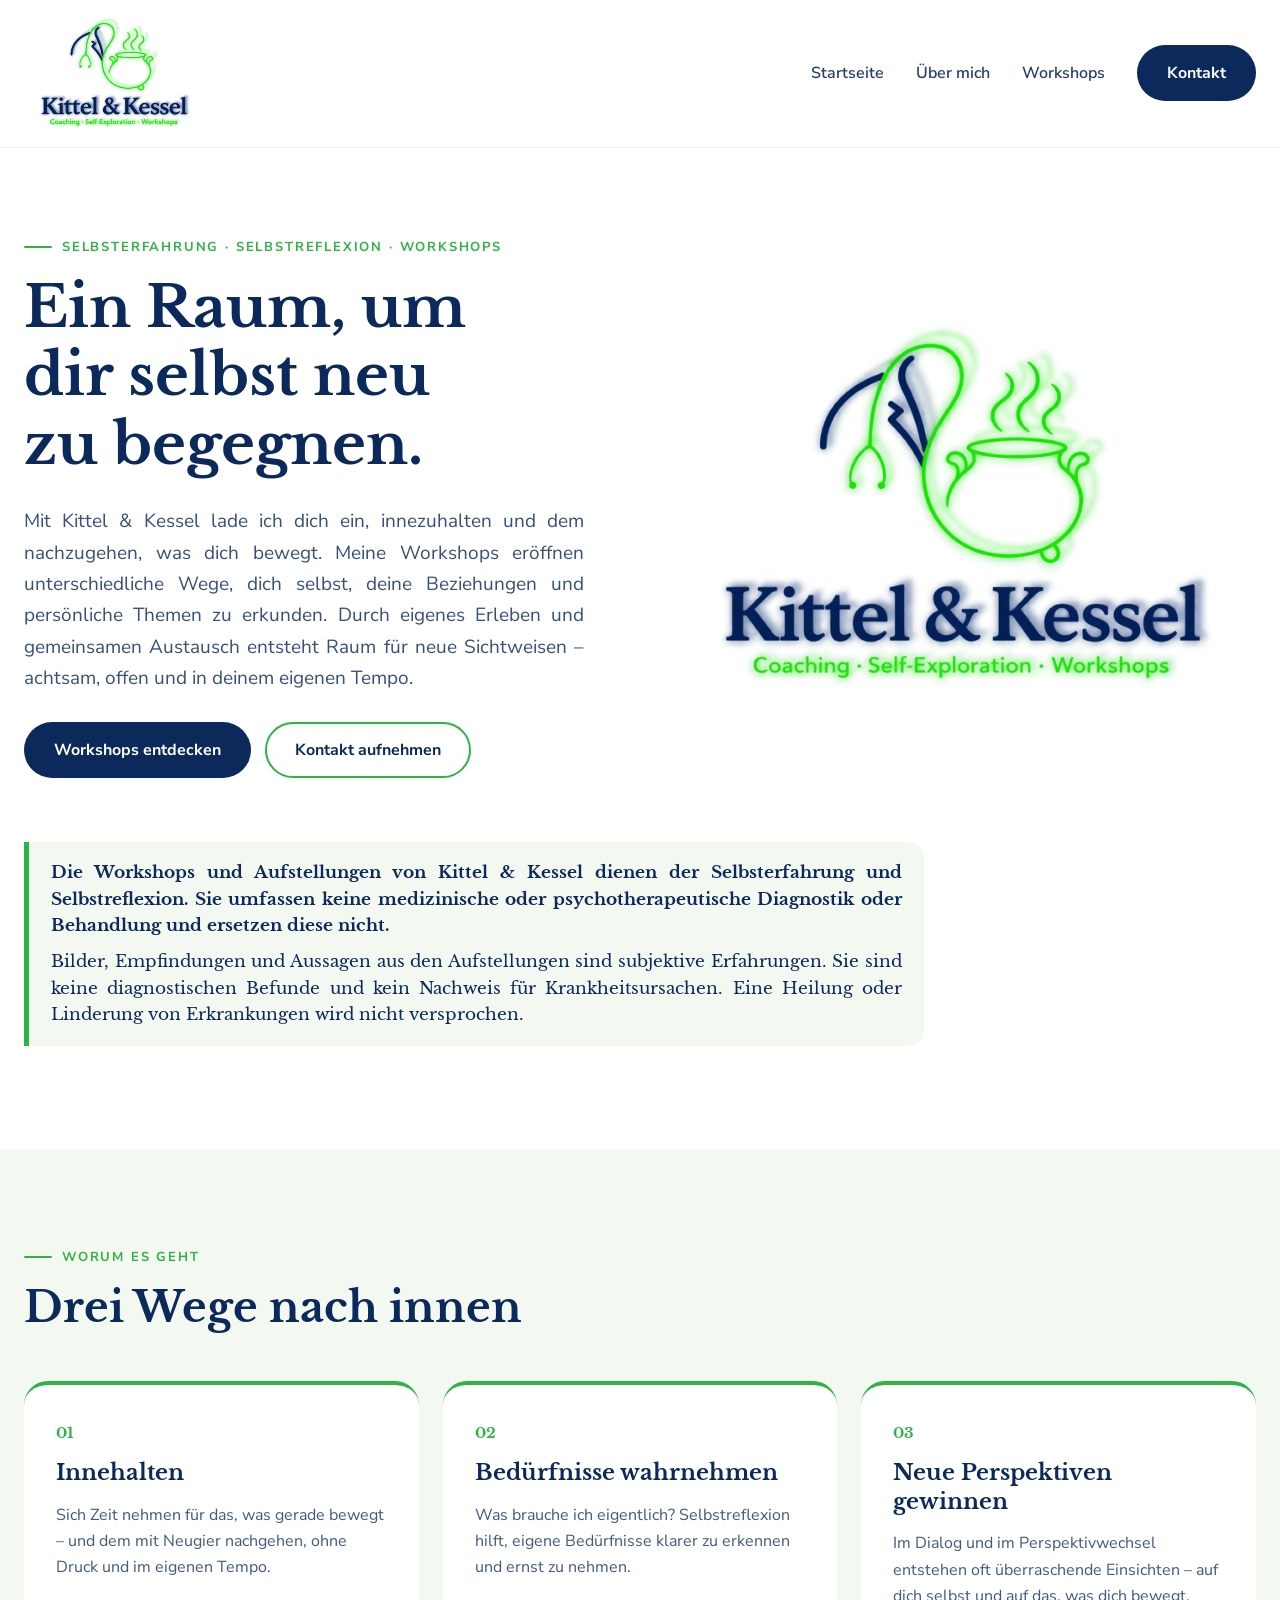
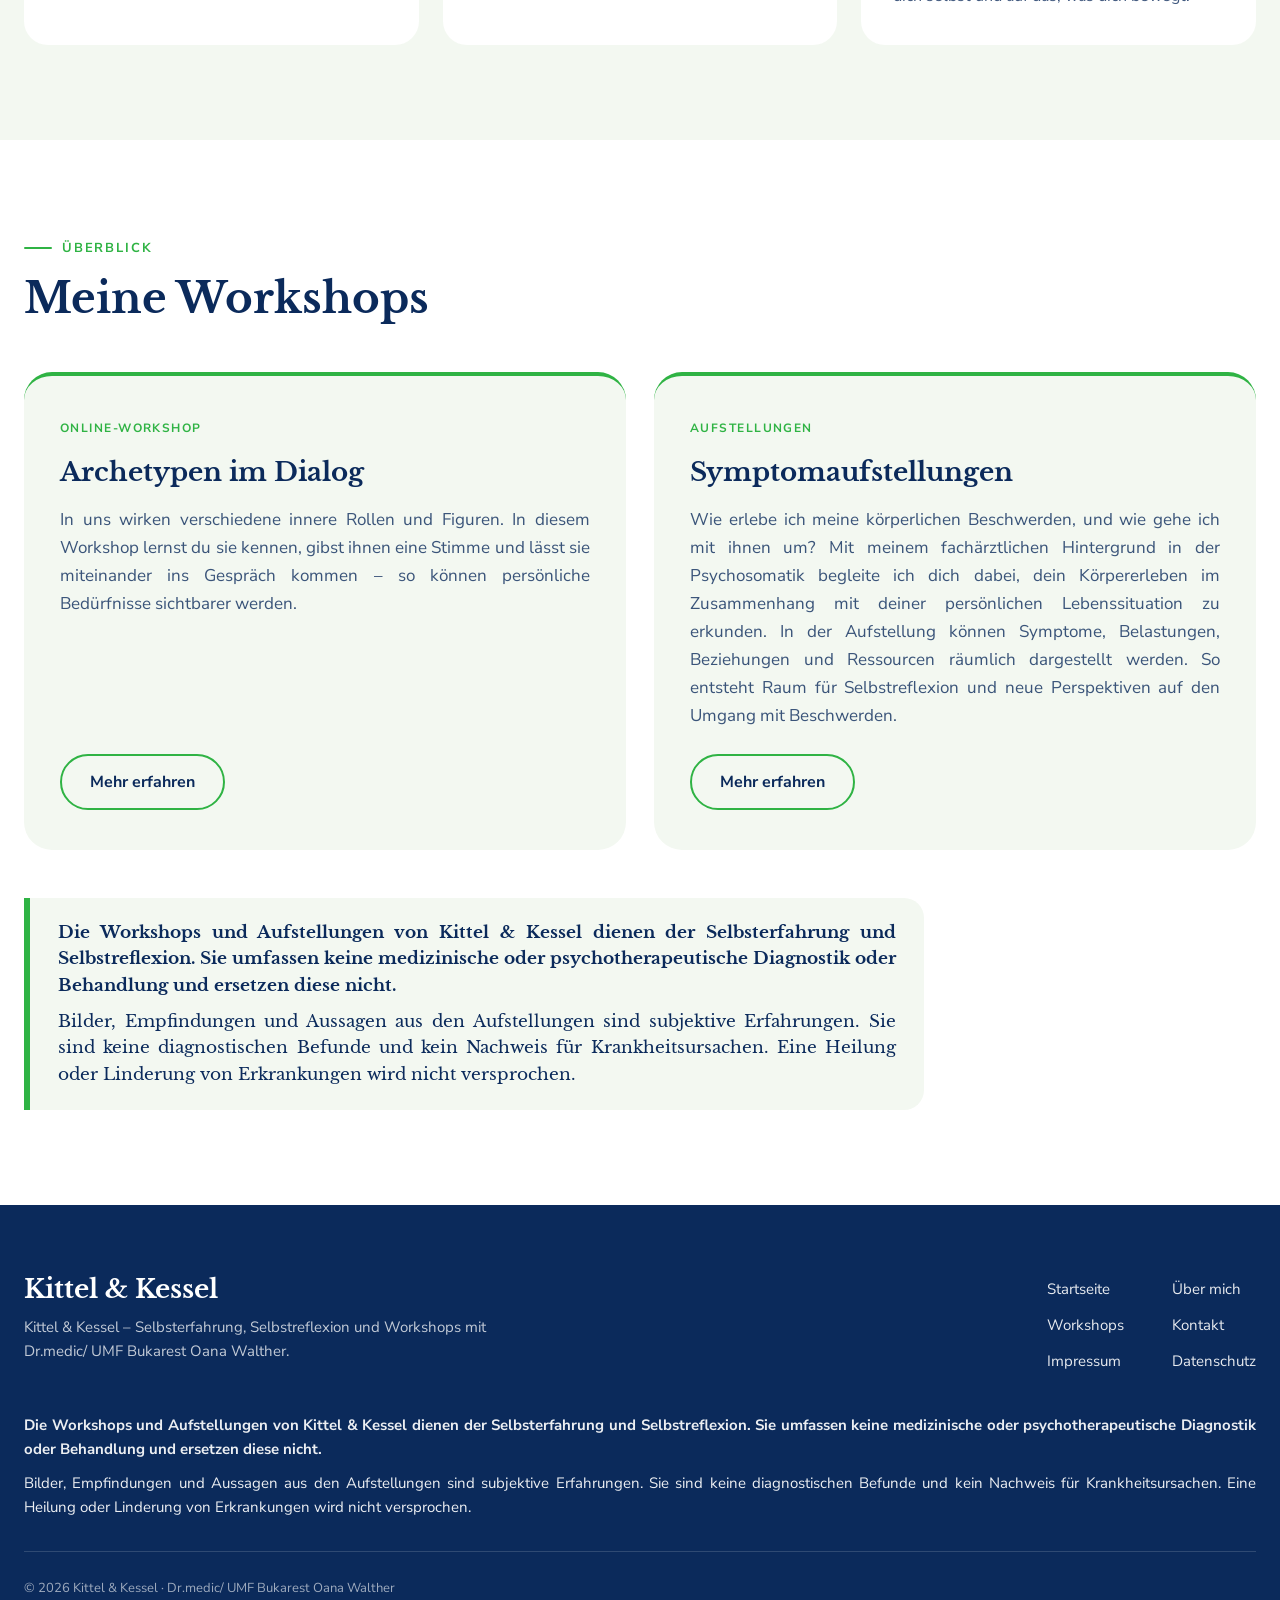
==== index.html @ eb4e6eb2 "Add Kittel & Kessel static website Hand-written HTML/CSS rebuild of the OnePage site with self-hoste" ====
<!doctype html>
<html lang="de">
<head>
  <meta charset="utf-8">
  <meta name="viewport" content="width=device-width, initial-scale=1">
  <title>Home page</title>
  <meta property="og:type" content="website">
  <meta property="og:title" content="Home page">
  <link rel="icon" type="image/png" sizes="16x16" href="images/favicon-16.png">
  <link rel="icon" type="image/png" sizes="32x32" href="images/favicon-32.png">
  <link rel="preload" href="fonts/libre-baskerville-700.woff2" as="font" type="font/woff2" crossorigin>
  <link rel="preload" href="fonts/nunito-sans-regular.woff2" as="font" type="font/woff2" crossorigin>
  <link rel="stylesheet" href="css/styles.css">
  <script>document.documentElement.classList.add('js')</script>
  <script src="js/main.js" defer></script>
</head>
<body>
  <a href="#main-content" class="skip-link">Zum Inhalt springen</a>

  <header class="section site-header scheme-light">
    <div class="site-header__inner">
      <a href="index.html" class="site-header__brand" aria-label="Kittel &amp; Kessel – Startseite">
        <img class="site-header__logo" src="images/logo-sm.png"
             srcset="images/logo-sm.png 350w, images/logo-sm2x.png 700w, images/logo-md.png 500w"
             sizes="180px" alt="Kittel &amp; Kessel Logo" width="180" height="120">
      </a>
      <button class="burger" aria-label="Menü" aria-expanded="false"><span></span><span></span><span></span></button>
      <nav class="site-nav">
        <a href="index.html" class="site-nav__link">Startseite</a>
        <a href="ueber-mich.html" class="site-nav__link">Über mich</a>
        <a href="workshops.html" class="site-nav__link">Workshops</a>
        <a href="kontakt.html" class="btn btn--solid">Kontakt</a>
      </nav>
    </div>
  </header>

  <main id="main-content">
    <!-- Hero -->
    <section class="section hero scheme-light">
      <div class="hero__inner">
        <div class="hero__copy">
          <div class="heading reveal">
            <span class="eyebrow">Selbsterfahrung · Selbstreflexion · Workshops</span>
            <h1 class="title title--l1">Ein Raum, um dir selbst neu zu begegnen.</h1>
          </div>
          <p class="hero__lead reveal" style="--delay:.1s">Mit Kittel &amp; Kessel lade ich dich ein, innezuhalten und dem nachzugehen, was dich bewegt. Meine Workshops eröffnen unterschiedliche Wege, dich selbst, deine Beziehungen und persönliche Themen zu erkunden. Durch eigenes Erleben und gemeinsamen Austausch entsteht Raum für neue Sichtweisen – achtsam, offen und in deinem eigenen Tempo.</p>
          <div class="hero__actions reveal" style="--delay:.2s">
            <a href="#meine-workshops" class="btn btn--solid">Workshops entdecken</a>
            <a href="kontakt.html" class="btn btn--outline">Kontakt aufnehmen</a>
          </div>
        </div>
        <div class="hero__visual reveal reveal--scale" style="--delay:.15s">
          <div class="hero__panel">
            <img class="hero__logo" src="images/logo-md2x.png"
                 srcset="images/logo-sm.png 350w, images/logo-md.png 500w, images/logo-sm2x.png 700w, images/logo-md2x.png 1000w, images/logo-lg.png 1280w, images/logo-xlg.png 1920w"
                 sizes="(max-width: 900px) 440px, 620px" alt="Kittel &amp; Kessel Logo" width="1280" height="853">
          </div>
        </div>
        <div class="disclaimer hero__note reveal" lang="de" style="--delay:.3s">
          <p>Die Workshops und Aufstellungen von Kittel &amp; Kessel dienen der Selbsterfahrung und Selbstreflexion. Sie umfassen keine medizinische oder psychotherapeutische Diagnostik oder Behandlung und ersetzen diese nicht.</p>
          <p>Bilder, Empfindungen und Aussagen aus den Aufstellungen sind subjektive Erfahrungen. Sie sind keine diagnostischen Befunde und kein Nachweis für Krankheitsursachen. Eine Heilung oder Linderung von Erkrankungen wird nicht versprochen.</p>
        </div>
      </div>
    </section>

    <!-- Worum es geht -->
    <section class="section ways scheme-green">
      <div class="ways__inner">
        <div class="heading">
          <span class="eyebrow">Worum es geht</span>
          <h2 class="title title--l2">Drei Wege nach innen</h2>
        </div>
        <div class="ways__grid">
          <div class="reveal">
            <div class="way-card">
              <span class="way-card__num">01</span>
              <h3 class="way-card__title">Innehalten</h3>
              <p class="way-card__text">Sich Zeit nehmen für das, was gerade bewegt – und dem mit Neugier nachgehen, ohne Druck und im eigenen Tempo.</p>
            </div>
          </div>
          <div class="reveal" style="--delay:.1s">
            <div class="way-card">
              <span class="way-card__num">02</span>
              <h3 class="way-card__title">Bedürfnisse wahrnehmen</h3>
              <p class="way-card__text">Was brauche ich eigentlich? Selbstreflexion hilft, eigene Bedürfnisse klarer zu erkennen und ernst zu nehmen.</p>
            </div>
          </div>
          <div class="reveal" style="--delay:.2s">
            <div class="way-card">
              <span class="way-card__num">03</span>
              <h3 class="way-card__title">Neue Perspektiven gewinnen</h3>
              <p class="way-card__text">Im Dialog und im Perspektivwechsel entstehen oft überraschende Einsichten – auf dich selbst und auf das, was dich bewegt.</p>
            </div>
          </div>
        </div>
      </div>
    </section>

    <!-- Meine Workshops -->
    <section id="meine-workshops" class="section workshops scheme-light">
      <div class="workshops__inner">
        <div class="heading">
          <span class="eyebrow">Überblick</span>
          <h2 class="title title--l2">Meine Workshops</h2>
        </div>
        <div class="workshops__grid">
          <div class="workshops__cell reveal">
            <div class="workshop-card">
              <span class="workshop-card__tag">Online-Workshop</span>
              <h3 class="workshop-card__title">Archetypen im Dialog</h3>
              <p class="workshop-card__text" lang="de">In uns wirken verschiedene innere Rollen und Figuren. In diesem Workshop lernst du sie kennen, gibst ihnen eine Stimme und lässt sie miteinander ins Gespräch kommen – so können persönliche Bedürfnisse sichtbarer werden.</p>
              <div class="workshop-card__btn"><a href="workshops.html#archetypen" class="btn btn--outline">Mehr erfahren</a></div>
            </div>
          </div>
          <div class="workshops__cell reveal" style="--delay:.1s">
            <div class="workshop-card">
              <span class="workshop-card__tag">Aufstellungen</span>
              <h3 class="workshop-card__title">Symptomaufstellungen</h3>
              <p class="workshop-card__text" lang="de">Wie erlebe ich meine körperlichen Beschwerden, und wie gehe ich mit ihnen um? Mit meinem fachärztlichen Hintergrund in der Psychosomatik begleite ich dich dabei, dein Körpererleben im Zusammenhang mit deiner persönlichen Lebenssituation zu erkunden. In der Aufstellung können Symptome, Belastungen, Beziehungen und Ressourcen räumlich dargestellt werden. So entsteht Raum für Selbstreflexion und neue Perspektiven auf den Umgang mit Beschwerden.</p>
              <div class="workshop-card__btn"><a href="workshops.html#symptomaufstellungen" class="btn btn--outline">Mehr erfahren</a></div>
            </div>
          </div>
        </div>
        <div class="disclaimer workshops__note" lang="de">
          <p>Die Workshops und Aufstellungen von Kittel &amp; Kessel dienen der Selbsterfahrung und Selbstreflexion. Sie umfassen keine medizinische oder psychotherapeutische Diagnostik oder Behandlung und ersetzen diese nicht.</p>
          <p>Bilder, Empfindungen und Aussagen aus den Aufstellungen sind subjektive Erfahrungen. Sie sind keine diagnostischen Befunde und kein Nachweis für Krankheitsursachen. Eine Heilung oder Linderung von Erkrankungen wird nicht versprochen.</p>
        </div>
      </div>
    </section>
  </main>

  <footer class="section site-footer scheme-dark">
    <div class="site-footer__inner">
      <div class="site-footer__brand">
        <span class="site-footer__name">Kittel &amp; Kessel</span>
        <p class="site-footer__tag">Kittel &amp; Kessel – Selbsterfahrung, Selbstreflexion und Workshops mit <span class="nowrap">Dr.medic/ UMF Bukarest Oana Walther</span>.</p>
      </div>
      <nav class="site-footer__nav">
        <a href="index.html" class="site-footer__link">Startseite</a>
        <a href="ueber-mich.html" class="site-footer__link">Über mich</a>
        <a href="workshops.html" class="site-footer__link">Workshops</a>
        <a href="kontakt.html" class="site-footer__link">Kontakt</a>
        <a href="impressum.html" class="site-footer__link">Impressum</a>
        <a href="datenschutz.html" class="site-footer__link">Datenschutz</a>
      </nav>
    </div>
    <div class="site-footer__hint" lang="de">
      <p>Die Workshops und Aufstellungen von Kittel &amp; Kessel dienen der Selbsterfahrung und Selbstreflexion. Sie umfassen keine medizinische oder psychotherapeutische Diagnostik oder Behandlung und ersetzen diese nicht.</p>
      <p>Bilder, Empfindungen und Aussagen aus den Aufstellungen sind subjektive Erfahrungen. Sie sind keine diagnostischen Befunde und kein Nachweis für Krankheitsursachen. Eine Heilung oder Linderung von Erkrankungen wird nicht versprochen.</p>
    </div>
    <div class="site-footer__bottom">© 2026 Kittel &amp; Kessel · Dr.medic/ UMF Bukarest Oana Walther</div>
  </footer>
</body>
</html>
---- css/styles.css ----
/* =========================================================
   Kittel & Kessel – hand-written stylesheet
   Values mirror the original OnePage build 1:1.
   ========================================================= */

/* ---------- Fonts ---------- */
@font-face {
  font-family: 'Libre Baskerville';
  font-style: normal;
  font-weight: 400;
  font-display: swap;
  src: url('../fonts/libre-baskerville-regular.woff2') format('woff2'),
       url('../fonts/libre-baskerville-regular.woff') format('woff');
}
@font-face {
  font-family: 'Libre Baskerville';
  font-style: normal;
  font-weight: 700;
  font-display: swap;
  src: url('../fonts/libre-baskerville-700.woff2') format('woff2'),
       url('../fonts/libre-baskerville-700.woff') format('woff');
}
@font-face {
  font-family: 'Nunito Sans';
  font-style: normal;
  font-weight: 400;
  font-display: swap;
  src: url('../fonts/nunito-sans-regular.woff2') format('woff2'),
       url('../fonts/nunito-sans-regular.woff') format('woff');
}
@font-face {
  font-family: 'Nunito Sans';
  font-style: normal;
  font-weight: 600;
  font-display: swap;
  src: url('../fonts/nunito-sans-600.woff2') format('woff2'),
       url('../fonts/nunito-sans-600.woff') format('woff');
}
@font-face {
  font-family: 'Nunito Sans';
  font-style: normal;
  font-weight: 700;
  font-display: swap;
  src: url('../fonts/nunito-sans-700.woff2') format('woff2'),
       url('../fonts/nunito-sans-700.woff') format('woff');
}

/* ---------- Design tokens ---------- */
:root {
  --white: #FFFFFF;
  --light: #F3F8F1;        /* pale green background */
  --navy: #0B2A5B;         /* primary / text */
  --navy-hover: #001D4C;   /* button hover */
  --green: #2FB344;        /* accent */

  --font-head: 'Libre Baskerville', Georgia, serif;
  --font-text: 'Nunito Sans', -apple-system, 'Segoe UI', sans-serif;

  --container: 1250px;
}

/* Colour schemes. Components use rgba(var(--text), alpha),
   exactly like the original, so text opacities match. */
.scheme-light { --text: 11, 42, 91;   --bg: 255, 255, 255; }
.scheme-green { --text: 11, 42, 91;   --bg: 243, 248, 241; }
.scheme-dark  { --text: 255, 255, 255; --bg: 11, 42, 91; }
.scheme-light, .scheme-green, .scheme-dark {
  color: rgb(var(--text));
  background: rgb(var(--bg));
}

/* ---------- Base ---------- */
*, *::before, *::after { box-sizing: border-box; }
html { -webkit-text-size-adjust: 100%; }
body {
  margin: 0;
  overflow-x: hidden;
  font-family: var(--font-text);
  font-size: 14px;
  line-height: 24px;
  -webkit-font-smoothing: antialiased;
  -moz-osx-font-smoothing: grayscale;
}
img { max-width: none; }
.section { position: relative; width: 100%; margin-top: -1px; }

.skip-link {
  position: fixed;
  top: -100%;
  left: 16px;
  z-index: 999999;
  padding: 8px 16px;
  background: #000;
  color: #fff;
  font-family: -apple-system, BlinkMacSystemFont, 'Segoe UI', 'Noto Sans', Helvetica, Arial, sans-serif;
  font-size: 14px;
  font-weight: 600;
  text-decoration: none;
  border-radius: 0 0 4px 4px;
  outline: 2px solid #fff;
  outline-offset: 2px;
  transition: top .1s ease;
}
.skip-link:focus-visible { top: 8px; }

/* ---------- Section heading (eyebrow + title) ---------- */
.heading { display: flex; flex-direction: column; gap: 14px; }
.eyebrow {
  display: inline-flex;
  align-items: center;
  gap: 10px;
  font-family: var(--font-text);
  font-weight: 700;
  font-size: 13px;
  letter-spacing: 0.14em;
  text-transform: uppercase;
  color: var(--green);
}
.eyebrow::before {
  content: "";
  width: 28px;
  height: 2px;
  background: var(--green);
  border-radius: 2px;
}
.title {
  margin: 0;
  font-family: var(--font-head);
  font-weight: 700;
  letter-spacing: 0;
  color: rgb(var(--text));
  line-height: 1.18;
  text-wrap: balance;
}
.title--l1 { font-size: clamp(36px, 5vw, 58px); }
.title--l2 { font-size: clamp(28px, 3.6vw, 42px); }

/* ---------- Buttons ---------- */
.btn {
  display: inline-flex;
  align-items: center;
  justify-content: center;
  gap: 8px;
  padding: 14px 28px;
  border-radius: 999px;
  font-family: var(--font-text);
  font-weight: 700;
  font-size: 16px;
  letter-spacing: 0;
  text-decoration: none;
  border: 2px solid transparent;
  cursor: pointer;
  transition: transform .2s ease, background-color .2s ease, color .2s ease;
}
.btn:hover { transform: translateY(-2px); }
.btn:disabled { opacity: .6; cursor: default; transform: none; }
.btn--solid { background: var(--navy); color: #fff; }
.btn--solid:hover { background: var(--navy-hover); color: #fff; }
.btn--outline { background: transparent; color: var(--navy); border-color: var(--green); }
.btn--outline:hover { background: var(--light); }

/* ---------- Header ---------- */
.site-header {
  padding: 14px 24px;
  border-bottom: 1px solid rgba(var(--text), 0.08);
  position: relative;
  z-index: 10;
}
.site-header__inner {
  max-width: var(--container);
  margin: 0 auto;
  display: flex;
  align-items: center;
  justify-content: space-between;
  gap: 24px;
}
.site-header__brand { display: block; height: 120px; }
.site-header__logo { height: 100%; width: auto; display: block; object-fit: contain; }
.site-nav { display: flex; align-items: center; gap: 32px; }
.site-nav__link {
  color: rgba(var(--text), 0.9);
  text-decoration: none;
  font-family: var(--font-text);
  font-weight: 600;
  font-size: 16px;
  position: relative;
  padding: 4px 0;
}
.site-nav__link::after {
  content: "";
  position: absolute;
  left: 0;
  right: 100%;
  bottom: 0;
  height: 2px;
  background: var(--green);
  transition: right .25s ease;
}
.site-nav__link:hover::after { right: 0; }
.burger {
  display: none;
  background: none;
  border: 0;
  cursor: pointer;
  padding: 8px;
  flex-direction: column;
  gap: 5px;
}
.burger span { display: block; width: 24px; height: 2px; background: rgb(var(--text)); }

@media (max-width: 860px) {
  .site-header__brand { max-height: 110px; }
  .burger { display: flex; }
  .site-nav {
    display: none;
    position: absolute;
    top: 100%;
    left: 0;
    right: 0;
    flex-direction: column;
    align-items: flex-start;
    gap: 18px;
    padding: 24px;
    background: var(--white);
    border-bottom: 1px solid #0B2A5B14;
  }
  .site-nav.is-open { display: flex; }
}

/* ---------- Disclaimer boxes (hero + workshops) ---------- */
.disclaimer {
  background: var(--light);
  font-family: var(--font-head);
  font-weight: 700;
  color: var(--navy);
  font-size: 17px;
  line-height: 1.55;
  max-width: 900px;
  text-align: left;
}
.disclaimer p {
  margin: 0 0 10px;
  text-align: justify;
  hyphens: auto;
  -webkit-hyphens: auto;
}
.disclaimer p:last-child { margin: 0; font-weight: 400; }

/* ---------- Home: hero ---------- */
.hero { padding: 88px 24px 104px; overflow: hidden; }
.hero__inner {
  max-width: var(--container);
  margin: 0 auto;
  display: grid;
  grid-template-columns: 1fr 1fr;
  gap: 56px;
  align-items: center;
  width: 100%;
}
.hero__copy { display: flex; flex-direction: column; gap: 28px; }
.hero__lead {
  margin: 0;
  font-family: var(--font-text);
  font-size: 19px;
  line-height: 1.65;
  color: rgba(var(--text), 0.82);
  max-width: 560px;
  text-align: justify;
  text-justify: inter-word;
  hyphens: auto;
  -webkit-hyphens: auto;
}
.hero__actions { display: flex; flex-wrap: wrap; gap: 14px; }
.hero__visual { display: flex; justify-content: center; }
.hero__panel {
  position: relative;
  width: 100%;
  max-width: 620px;
  display: flex;
  align-items: center;
  justify-content: center;
}
.hero__logo { position: relative; width: 100%; height: auto; max-height: 100%; object-fit: contain; }
.hero__note {
  margin: 8px 0 0;
  padding: 18px 22px;
  border-radius: 0 16px 16px 0;
  border-left: 5px solid var(--green);
  grid-column: 1 / -1;
  justify-self: start;
}

@media (max-width: 900px) {
  .hero { padding: 56px 20px 72px; }
  .hero__inner { grid-template-columns: 1fr; gap: 48px; }
  .hero__visual { order: -1; }
  .hero__panel { max-width: 440px; }
}

/* ---------- Home: "Drei Wege nach innen" ---------- */
.ways { padding: 96px 24px; }
.ways__inner {
  max-width: var(--container);
  margin: 0 auto;
  display: flex;
  flex-direction: column;
  gap: 48px;
  width: 100%;
}
.ways__grid { display: grid; grid-template-columns: repeat(3, 1fr); gap: 24px; }
.way-card {
  height: 100%;
  padding: 36px 32px;
  border-radius: 24px;
  display: flex;
  flex-direction: column;
  gap: 14px;
  background: var(--white);
  color: var(--navy);
  border-top: 4px solid var(--green);
}
.way-card__num { font-family: var(--font-head); font-size: 15px; color: var(--green); font-weight: 700; }
.way-card__title {
  margin: 0;
  font-family: var(--font-head);
  font-size: 22px;
  line-height: 1.3;
  color: rgb(var(--text));
}
.way-card__text {
  margin: 0;
  font-family: var(--font-text);
  font-size: 16px;
  line-height: 1.65;
  color: rgba(var(--text), 0.78);
}

@media (max-width: 900px) {
  .ways { padding: 64px 20px; }
  .ways__grid { grid-template-columns: 1fr; }
}

/* ---------- Home: "Meine Workshops" ---------- */
.workshops { padding: 96px 24px; scroll-margin-top: 24px; }
.workshops__inner {
  max-width: var(--container);
  margin: 0 auto;
  width: 100%;
  display: flex;
  flex-direction: column;
  gap: 48px;
}
.workshops__grid {
  display: grid;
  grid-template-columns: repeat(2, minmax(0, 1fr));
  grid-auto-rows: auto;
  column-gap: 28px;
  row-gap: 0;
  align-items: stretch;
}
/* subgrid keeps tag / title / text / button aligned across both cards */
.workshops__cell { display: grid; grid-row: span 4; grid-template-rows: subgrid; }
.workshop-card {
  grid-row: span 4;
  display: grid;
  grid-template-rows: subgrid;
  row-gap: 16px;
  height: 100%;
  padding: 40px 36px;
  border-radius: 28px;
  background: var(--light);
  color: var(--navy);
  border-top: 4px solid var(--green);
}
.workshop-card__tag {
  min-height: 1em;
  font-family: var(--font-text);
  font-size: 12px;
  letter-spacing: .12em;
  text-transform: uppercase;
  font-weight: 700;
  color: var(--green);
}
.workshop-card__title {
  margin: 0;
  font-family: var(--font-head);
  font-size: 26px;
  line-height: 1.3;
  color: rgb(var(--text));
}
.workshop-card__text {
  margin: 0;
  align-self: start;
  font-family: var(--font-text);
  font-size: 17px;
  line-height: 1.65;
  color: rgba(var(--text), 0.8);
  text-align: justify;
  text-justify: inter-word;
  hyphens: auto;
  -webkit-hyphens: auto;
  hyphenate-limit-chars: 6 3 3;
  overflow-wrap: break-word;
}
.workshop-card__btn { margin-top: 8px; align-self: end; }
.workshops__note {
  margin: 0;
  padding: 22px 28px;
  border-left: 6px solid var(--green);
  border-radius: 0 20px 20px 0;
}

@media (max-width: 900px) {
  .workshops { padding: 64px 20px; }
  .workshops__grid { grid-template-columns: minmax(0, 1fr); row-gap: 24px; }
  .workshops__cell { grid-row: auto; display: block; }
  .workshop-card { grid-row: auto; display: flex; flex-direction: column; }
  .workshop-card__text { flex: 1; }
}

/* ---------- Über mich ---------- */
.about { padding: 96px 24px; }
.about__inner {
  max-width: var(--container);
  margin: 0 auto;
  width: 100%;
  display: grid;
  grid-template-columns: 0.9fr 1.1fr;
  gap: 64px;
  align-items: start;
}
.about__head { display: flex; flex-direction: column; gap: 32px; }
.about__titles { display: flex; flex-direction: column; gap: 14px; }
.about__titles h1 { font-size: clamp(26px, 3.1vw, 42px); line-height: 1.2; overflow-wrap: normal; }
.about__sub {
  margin: 0;
  font-family: var(--font-head);
  font-size: 20px;
  line-height: 1.4;
  color: rgba(var(--text), 0.8);
}
.about__logo-wrap { max-width: 380px; }
.about__logo { width: 100%; height: auto; display: block; object-fit: contain; }
.about__body {
  display: flex;
  flex-direction: column;
  gap: 22px;
  padding-top: 6px;
  padding-left: 32px;
  border-left: 2px solid #2FB34440;
}
.about__text {
  margin: 0;
  font-family: var(--font-text);
  font-size: 18px;
  line-height: 1.75;
  color: rgba(var(--text), 0.86);
  text-align: justify;
  text-justify: inter-word;
  hyphens: auto;
  -webkit-hyphens: auto;
}

@media (max-width: 900px) {
  .about { padding: 64px 20px; }
  .about__inner { grid-template-columns: 1fr; gap: 28px; }
  .about__body { padding-left: 20px; }
}

/* ---------- Kontakt ---------- */
.contact { padding: 88px 24px 96px; }
.contact__inner {
  max-width: var(--container);
  margin: 0 auto;
  width: 100%;
  display: grid;
  grid-template-columns: 0.9fr 1.1fr;
  gap: 64px;
  align-items: start;
}
.contact__intro { display: flex; flex-direction: column; gap: 22px; }
.contact__title {
  margin: 0;
  font-family: var(--font-head);
  font-weight: 700;
  line-height: 1.2;
  font-size: clamp(36px, 5vw, 56px);
  color: rgb(var(--text));
}
.bar { display: block; width: 72px; height: 4px; border-radius: 2px; background: var(--green); }
.contact__text {
  margin: 0;
  font-family: var(--font-text);
  font-size: 19px;
  line-height: 1.7;
  color: rgba(var(--text), 0.88);
}
.contact__address {
  display: flex;
  flex-direction: column;
  gap: 2px;
  font-style: normal;
  font-family: var(--font-text);
  font-size: 18px;
  line-height: 1.6;
  color: rgba(var(--text), 0.88);
}
.contact__address strong { font-weight: 700; color: rgb(var(--text)); }
.contact__list {
  list-style: none;
  margin: 0;
  padding: 0;
  display: flex;
  flex-direction: column;
  gap: 6px;
  font-family: var(--font-text);
  font-size: 18px;
  line-height: 1.6;
  color: rgba(var(--text), 0.88);
}
.contact__label { font-weight: 700; color: var(--green); }
.contact__link {
  color: rgb(var(--text));
  text-decoration: underline;
  text-decoration-color: var(--green);
  text-underline-offset: 4px;
  text-decoration-thickness: 2px;
  word-break: break-word;
}
.contact__link:hover { color: var(--green); }
.contact__closing {
  margin: 8px 0 0;
  font-family: var(--font-head);
  font-size: 20px;
  line-height: 1.5;
  color: rgb(var(--text));
}

.form {
  display: flex;
  flex-direction: column;
  gap: 20px;
  padding: 36px;
  border-radius: 28px;
  background: var(--light);
  border-top: 4px solid var(--green);
}
.form__field {
  display: flex;
  flex-direction: column;
  gap: 8px;
  font-family: var(--font-text);
  font-weight: 700;
  font-size: 15px;
  color: var(--navy);
}
.form__input {
  font: inherit;
  font-weight: 400;
  padding: 13px 16px;
  border-radius: 12px;
  border: 1px solid #0B2A5B33;
  background: #fff;
  color: var(--navy);
}
.form__input:focus { outline: 2px solid var(--green); }
.form__consent {
  display: flex;
  gap: 12px;
  align-items: flex-start;
  font-family: var(--font-text);
  font-size: 14px;
  line-height: 1.5;
  color: var(--navy);
}
.form__consent input { margin-top: 3px; }
.form__consent a { color: var(--navy); }
.form__error { color: #B3261E; font-size: 13px; font-weight: 400; }
.form__error:empty { display: none; }
.form__hp { position: absolute; left: -9999px; width: 1px; height: 1px; opacity: 0; }
.form__success {
  font-family: var(--font-head);
  font-size: 22px;
  line-height: 1.5;
  padding: 36px;
  border-radius: 28px;
  background: var(--light);
  border-top: 4px solid var(--green);
  margin: 0;
  color: var(--navy);
}

@media (max-width: 900px) {
  .contact { padding: 56px 20px 64px; }
  .contact__inner { grid-template-columns: 1fr; gap: 36px; }
  .form { padding: 24px; }
}

/* ---------- Legal pages (Impressum / Datenschutz) ---------- */
.legal { padding: 88px 24px 104px; }
.legal__inner {
  max-width: 820px;
  margin: 0 auto;
  width: 100%;
  display: flex;
  flex-direction: column;
}
.legal__title {
  margin: 0;
  font-family: var(--font-head);
  font-weight: 700;
  line-height: 1.2;
  letter-spacing: 0;
  font-size: clamp(34px, 5vw, 52px);
  color: var(--navy);
}
.legal .bar { margin: 22px 0 40px; }
.legal__body { display: flex; flex-direction: column; gap: 16px; }
.legal__body h2 {
  margin: 28px 0 2px;
  padding-left: 16px;
  border-left: 4px solid var(--green);
  font-family: var(--font-head);
  font-weight: 700;
  font-size: 22px;
  line-height: 1.35;
  color: var(--navy);
}
.legal__body h2:first-child { margin-top: 0; }
.legal__body p {
  margin: 0;
  font-family: var(--font-text);
  font-size: 17px;
  line-height: 1.7;
  color: rgba(var(--text), 0.86);
  white-space: pre-line;
  hyphens: auto;
  -webkit-hyphens: auto;
  overflow-wrap: anywhere;
}
.legal__body a {
  color: var(--navy);
  text-decoration: underline;
  text-decoration-color: var(--green);
  text-decoration-thickness: 2px;
  text-underline-offset: 4px;
}
.legal__body a:hover { color: var(--green); }
.legal__body .legal__stand {
  margin-top: 24px;
  padding: 14px 18px;
  border-radius: 0 12px 12px 0;
  background: var(--light);
  border-left: 4px solid var(--green);
  font-size: 15px;
  color: var(--navy);
}

@media (max-width: 900px) {
  .legal { padding: 56px 20px 72px; }
  .legal__body h2 { font-size: 20px; }
}

/* ---------- Footer ---------- */
.site-footer { padding: 72px 24px 32px; }
.site-footer__inner {
  max-width: var(--container);
  margin: 0 auto;
  display: flex;
  justify-content: space-between;
  gap: 48px;
  flex-wrap: wrap;
}
.site-footer__brand { max-width: 520px; display: flex; flex-direction: column; gap: 14px; }
.site-footer__name { font-family: var(--font-head); font-size: 26px; font-weight: 700; }
.site-footer__tag {
  margin: 0;
  font-family: var(--font-text);
  font-size: 15px;
  line-height: 1.6;
  color: rgba(var(--text), 0.75);
}
.nowrap { white-space: nowrap; }
.site-footer__nav {
  display: grid;
  grid-template-columns: repeat(2, auto);
  gap: 12px 48px;
  align-content: start;
}
.site-footer__link {
  color: rgba(var(--text), 0.9);
  text-decoration: none;
  font-family: var(--font-text);
  font-size: 15px;
}
.site-footer__link:hover { color: var(--green); }
.site-footer__hint {
  max-width: var(--container);
  margin: 40px auto 0;
  display: flex;
  flex-direction: column;
  gap: 10px;
  font-family: var(--font-text);
  font-size: 15px;
  line-height: 1.6;
  color: rgba(var(--text), 0.92);
}
.site-footer__hint p { margin: 0; text-align: justify; hyphens: auto; -webkit-hyphens: auto; }
.site-footer__hint p:first-child { font-weight: 700; }
.site-footer__bottom {
  max-width: var(--container);
  margin: 32px auto 0;
  padding-top: 24px;
  border-top: 1px solid rgba(var(--text), 0.15);
  font-family: var(--font-text);
  font-size: 13px;
  color: rgba(var(--text), 0.6);
}

/* ---------- Scroll reveal (replaces framer-motion) ----------
   Only active when JS runs, so content is never hidden without it. */
.js .reveal {
  opacity: 0;
  transform: translateY(24px);
  transition: opacity .7s cubic-bezier(.22, 1, .36, 1), transform .7s cubic-bezier(.22, 1, .36, 1);
  transition-delay: var(--delay, 0s);
}
.js .reveal--scale { transform: scale(0.96); }
.js .reveal.is-visible { opacity: 1; transform: none; }
@media (prefers-reduced-motion: reduce) {
  .js .reveal { opacity: 1; transform: none; transition: none; }
}
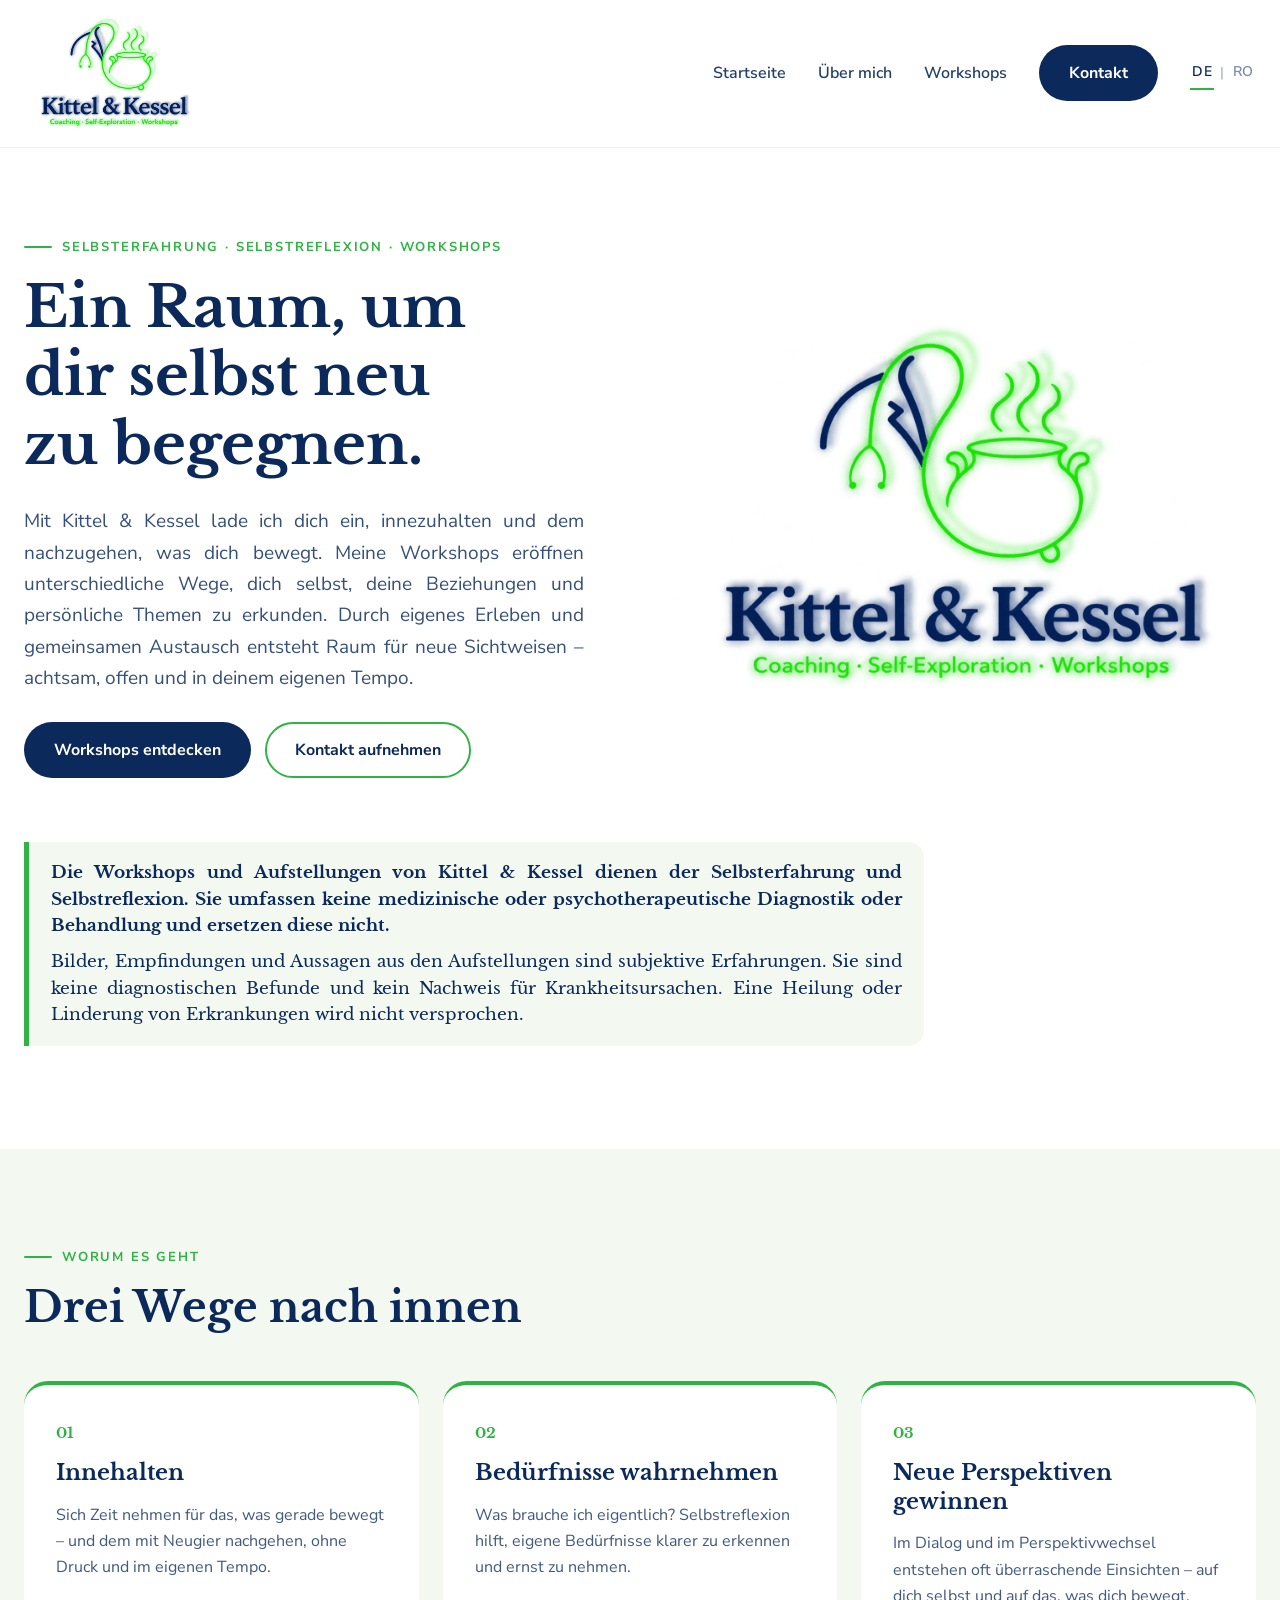
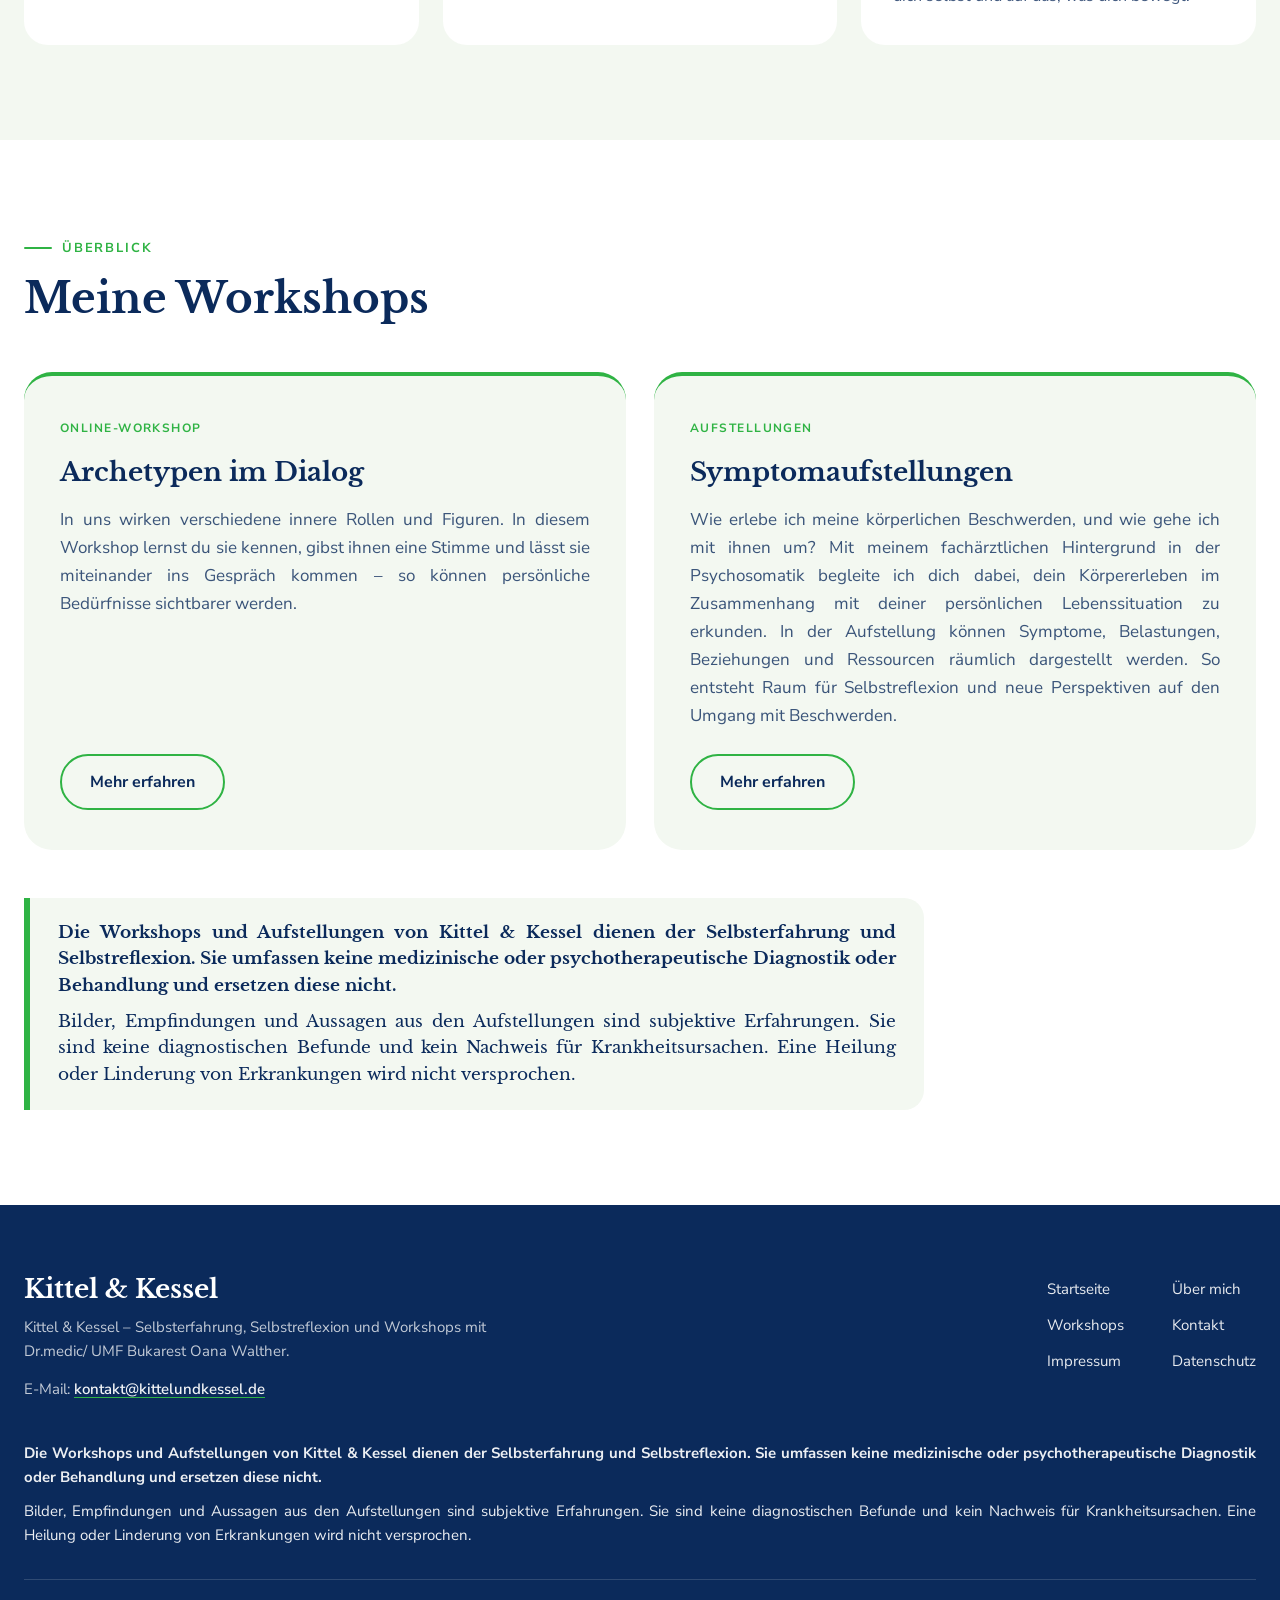
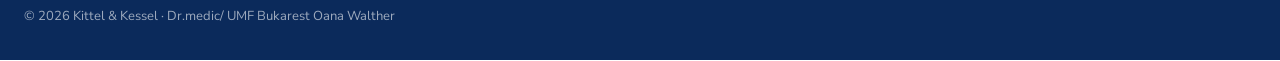
==== commit 9ae99ed2: "changes" ====
--- a/index.html
+++ b/index.html
@@ -10,6 +10,8 @@
   <link rel="icon" type="image/png" sizes="32x32" href="images/favicon-32.png">
   <link rel="preload" href="fonts/libre-baskerville-700.woff2" as="font" type="font/woff2" crossorigin>
   <link rel="preload" href="fonts/nunito-sans-regular.woff2" as="font" type="font/woff2" crossorigin>
+  <link rel="alternate" hreflang="de" href="index.html">
+  <link rel="alternate" hreflang="ro" href="ro/index.html">
   <link rel="stylesheet" href="css/styles.css">
   <script>document.documentElement.classList.add('js')</script>
   <script src="js/main.js" defer></script>
@@ -30,6 +32,7 @@
         <a href="ueber-mich.html" class="site-nav__link">Über mich</a>
         <a href="workshops.html" class="site-nav__link">Workshops</a>
         <a href="kontakt.html" class="btn btn--solid">Kontakt</a>
+        <div class="lang-switch" aria-label="Sprache wählen"><a href="index.html" hreflang="de" lang="de" aria-current="page">DE</a><span aria-hidden="true">|</span><a href="ro/index.html" hreflang="ro" lang="ro">RO</a></div>
       </nav>
     </div>
   </header>
@@ -134,6 +137,7 @@
       <div class="site-footer__brand">
         <span class="site-footer__name">Kittel &amp; Kessel</span>
         <p class="site-footer__tag">Kittel &amp; Kessel – Selbsterfahrung, Selbstreflexion und Workshops mit <span class="nowrap">Dr.medic/ UMF Bukarest Oana Walther</span>.</p>
+        <p class="site-footer__contact">E-Mail: <a href="mailto:kontakt@kittelundkessel.de">kontakt@kittelundkessel.de</a></p>
       </div>
       <nav class="site-footer__nav">
         <a href="index.html" class="site-footer__link">Startseite</a>
--- a/css/styles.css
+++ b/css/styles.css
@@ -197,6 +197,28 @@
   transition: right .25s ease;
 }
 .site-nav__link:hover::after { right: 0; }
+.lang-switch {
+  display: flex;
+  align-items: center;
+  gap: 6px;
+  font-family: var(--font-text);
+  font-weight: 600;
+  font-size: 14px;
+  letter-spacing: .04em;
+}
+.lang-switch span { color: rgba(var(--text), 0.35); }
+.lang-switch a {
+  color: rgba(var(--text), 0.55);
+  text-decoration: none;
+  padding: 4px 2px;
+  border-bottom: 2px solid transparent;
+  transition: color .2s ease;
+}
+.lang-switch a:hover { color: rgb(var(--text)); }
+.lang-switch a[aria-current="page"] {
+  color: rgb(var(--text));
+  border-bottom-color: var(--green);
+}
 .burger {
   display: none;
   background: none;
@@ -661,6 +683,198 @@
   .legal__body h2 { font-size: 20px; }
 }
 
+/* ---------- Workshops: Termine & Anmeldung ---------- */
+.ws-intro { padding: 88px 24px 56px; }
+.ws-intro__inner {
+  max-width: var(--container);
+  margin: 0 auto;
+  display: flex;
+  flex-direction: column;
+  gap: 24px;
+}
+.ws-intro__lead {
+  margin: 0;
+  max-width: 760px;
+  font-family: var(--font-text);
+  font-size: 19px;
+  line-height: 1.65;
+  color: rgba(var(--text), 0.82);
+}
+.ws-intro__lead strong { color: rgb(var(--text)); }
+.notice {
+  margin: 0;
+  max-width: 760px;
+  padding: 16px 20px;
+  border-radius: 0 14px 14px 0;
+  border-left: 5px solid var(--green);
+  background: var(--light);
+  font-family: var(--font-text);
+  font-size: 16px;
+  line-height: 1.6;
+  color: var(--navy);
+}
+.ws-block { padding: 80px 24px; scroll-margin-top: 24px; }
+.ws-block__inner {
+  max-width: var(--container);
+  margin: 0 auto;
+  display: grid;
+  grid-template-columns: 0.85fr 1.15fr;
+  gap: 56px;
+  align-items: start;
+}
+.ws-block__info { display: flex; flex-direction: column; gap: 22px; }
+.ws-block__text {
+  margin: 0;
+  font-family: var(--font-text);
+  font-size: 17px;
+  line-height: 1.7;
+  color: rgba(var(--text), 0.82);
+  hyphens: auto;
+  -webkit-hyphens: auto;
+}
+.ws-note { padding: 0 24px 88px; }
+.ws-note__inner {
+  max-width: var(--container);
+  margin: 0 auto;
+  padding: 22px 28px;
+  border-left: 6px solid var(--green);
+  border-radius: 0 20px 20px 0;
+}
+
+.course-list { display: flex; flex-direction: column; gap: 16px; }
+.course-list__empty {
+  margin: 0;
+  padding: 24px 28px;
+  border-radius: 20px;
+  background: var(--white);
+  border: 1px dashed #0B2A5B33;
+  font-family: var(--font-text);
+  font-size: 16px;
+  line-height: 1.6;
+  color: var(--navy);
+}
+.course-list__empty a { color: var(--navy); font-weight: 700; text-decoration-color: var(--green); }
+.course {
+  display: grid;
+  grid-template-columns: auto 1fr auto;
+  gap: 24px;
+  align-items: center;
+  padding: 24px 28px;
+  border-radius: 22px;
+  background: var(--white);
+  color: var(--navy);
+  border: 1px solid #0B2A5B14;
+  box-shadow: 0 6px 20px #0B2A5B0D;
+}
+.scheme-light .course { background: var(--light); box-shadow: none; }
+.course.is-inactive { opacity: .7; }
+.course__date {
+  width: 82px;
+  padding: 12px 0;
+  border-radius: 16px;
+  background: var(--navy);
+  color: #fff;
+  display: flex;
+  flex-direction: column;
+  align-items: center;
+  line-height: 1.1;
+}
+.course__day { font-family: var(--font-head); font-size: 30px; font-weight: 700; }
+.course__month { font-family: var(--font-text); font-size: 12px; font-weight: 700; letter-spacing: .06em; text-transform: uppercase; margin-top: 6px; }
+.course__body { display: flex; flex-direction: column; gap: 6px; min-width: 0; }
+.course__when { margin: 0; font-family: var(--font-head); font-size: 17px; font-weight: 700; line-height: 1.4; }
+.course__meta, .course__status, .course__deadline {
+  margin: 0;
+  font-family: var(--font-text);
+  font-size: 15px;
+  line-height: 1.5;
+  color: rgba(11, 42, 91, 0.8);
+}
+.course__deadline { font-size: 13px; color: rgba(11, 42, 91, 0.6); }
+.course__status--muted { font-weight: 700; }
+.course__ok { color: #1E7F31; font-weight: 700; }
+.course__action { justify-self: end; }
+.course__btn { padding: 12px 24px; white-space: nowrap; }
+.course__badge {
+  display: inline-block;
+  padding: 8px 16px;
+  border-radius: 999px;
+  border: 2px solid #0B2A5B33;
+  font-family: var(--font-text);
+  font-weight: 700;
+  font-size: 14px;
+  white-space: nowrap;
+}
+.seats { display: flex; gap: 6px; margin: 4px 0 2px; }
+.seats__dot {
+  width: 22px;
+  height: 22px;
+  border-radius: 50%;
+  border: 2px solid var(--green);
+  background: transparent;
+}
+.seats__dot.is-taken { background: var(--green); }
+/* small gap after the 4th seat marks the minimum number of participants */
+.seats__dot.is-min { margin-right: 8px; }
+
+.booking-dialog {
+  width: min(560px, calc(100vw - 32px));
+  max-height: calc(100vh - 32px);
+  padding: 32px;
+  border: 0;
+  border-radius: 28px;
+  border-top: 4px solid var(--green);
+  background: var(--light);
+  color: var(--navy);
+  overflow: auto;
+}
+.booking-dialog::backdrop { background: rgba(11, 42, 91, 0.55); }
+.booking-dialog__head { display: flex; justify-content: space-between; align-items: center; gap: 16px; }
+.booking-dialog__title { margin: 0; font-family: var(--font-head); font-size: 28px; line-height: 1.2; }
+.booking-dialog__close {
+  width: 40px;
+  height: 40px;
+  flex: none;
+  border: 0;
+  border-radius: 50%;
+  background: #fff;
+  color: var(--navy);
+  font-size: 26px;
+  line-height: 1;
+  cursor: pointer;
+}
+.booking-dialog__close:hover { background: var(--white); color: var(--green); }
+.booking-dialog__summary {
+  margin: 18px 0 22px;
+  padding: 14px 18px;
+  border-left: 4px solid var(--green);
+  border-radius: 0 12px 12px 0;
+  background: #fff;
+  font-family: var(--font-text);
+  font-size: 15px;
+  line-height: 1.6;
+}
+.booking-form { display: flex; flex-direction: column; gap: 16px; }
+.booking-form__hint { margin: 0; font-family: var(--font-text); font-size: 14px; line-height: 1.55; color: rgba(11, 42, 91, 0.75); }
+.form__optional { font-weight: 400; color: rgba(11, 42, 91, 0.6); }
+.booking-dialog__result { display: flex; flex-direction: column; gap: 22px; align-items: flex-start; }
+.booking-dialog__result p { margin: 0; font-family: var(--font-head); font-size: 20px; line-height: 1.5; }
+
+@media (max-width: 900px) {
+  .ws-intro { padding: 56px 20px 40px; }
+  .ws-block { padding: 56px 20px; }
+  .ws-block__inner { grid-template-columns: 1fr; gap: 32px; }
+  .ws-note { padding: 0 20px 64px; }
+}
+@media (max-width: 560px) {
+  .course { grid-template-columns: auto 1fr; padding: 20px; gap: 16px 18px; }
+  .course__date { width: 68px; }
+  .course__day { font-size: 24px; }
+  .course__action { grid-column: 1 / -1; justify-self: stretch; }
+  .course__btn { width: 100%; }
+  .booking-dialog { padding: 22px; }
+}
+
 /* ---------- Footer ---------- */
 .site-footer { padding: 72px 24px 32px; }
 .site-footer__inner {
@@ -680,6 +894,20 @@
   line-height: 1.6;
   color: rgba(var(--text), 0.75);
 }
+.site-footer__contact {
+  margin: 0;
+  font-family: var(--font-text);
+  font-size: 15px;
+  color: rgba(var(--text), 0.75);
+}
+.site-footer__contact a {
+  color: rgba(var(--text), 0.95);
+  font-weight: 600;
+  text-decoration: underline;
+  text-decoration-color: var(--green);
+  text-underline-offset: 3px;
+}
+.site-footer__contact a:hover { color: var(--green); }
 .nowrap { white-space: nowrap; }
 .site-footer__nav {
   display: grid;
